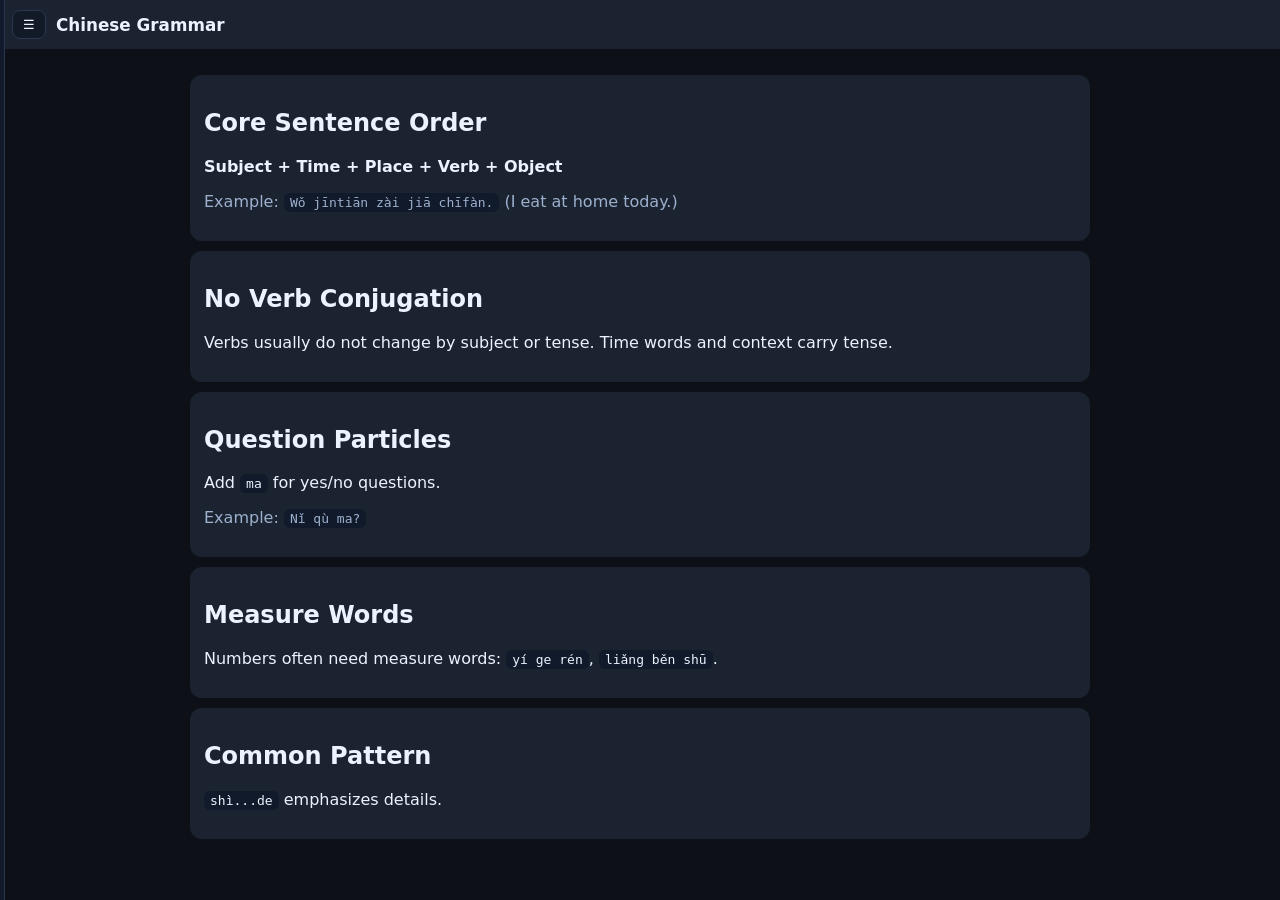
==== grammar-chinese.html @ e6781163 "Add hamburger navigation and new grammar pages (Chinese + Spanish) with linked multi-page learning f" ====
<!doctype html>
<html lang="en"><head><meta charset="UTF-8"/><meta name="viewport" content="width=device-width,initial-scale=1"/>
<title>Chinese Grammar Quick Guide</title>
<link rel="stylesheet" href="nav.css"/>
<style>body{background:#0d1117;color:#edf2ff;font-family:Inter,system-ui;margin:0}.wrap{max-width:900px;margin:0 auto;padding:16px}.card{background:#1b2330;padding:14px;border-radius:12px;margin:10px 0}.muted{color:#9db0ce}code{background:#111a2a;padding:2px 6px;border-radius:6px}</style>
</head><body>
<header class="topbar"><button id="menuBtn" class="menu-btn">☰</button><h1>Chinese Grammar</h1></header>
<nav id="drawer" class="drawer"><a href="index.html">Main App</a><a href="video.html">Video Conversations</a><a href="grammar-chinese.html">Chinese Grammar</a><a href="grammar-spanish.html">Spanish Grammar</a></nav>
<main class="wrap">
<div class="card"><h2>Core Sentence Order</h2><p><strong>Subject + Time + Place + Verb + Object</strong></p><p class="muted">Example: <code>Wǒ jīntiān zài jiā chīfàn.</code> (I eat at home today.)</p></div>
<div class="card"><h2>No Verb Conjugation</h2><p>Verbs usually do not change by subject or tense. Time words and context carry tense.</p></div>
<div class="card"><h2>Question Particles</h2><p>Add <code>ma</code> for yes/no questions.</p><p class="muted">Example: <code>Nǐ qù ma?</code></p></div>
<div class="card"><h2>Measure Words</h2><p>Numbers often need measure words: <code>yí ge rén</code>, <code>liǎng běn shū</code>.</p></div>
<div class="card"><h2>Common Pattern</h2><p><code>shì...de</code> emphasizes details.</p></div>
</main>
<script src="nav.js"></script></body></html>
---- nav.css ----
.topbar{display:flex;align-items:center;gap:10px;padding:10px 12px;background:#1b2330;position:sticky;top:0;z-index:10}.topbar h1{font-size:1.05rem;margin:0}.menu-btn{background:#121927;color:#edf2ff;border:1px solid #2b3650;border-radius:8px;padding:6px 10px}.drawer{position:fixed;left:-260px;top:0;height:100dvh;width:240px;background:#111a2a;border-right:1px solid #2b3650;padding:56px 12px 12px;display:flex;flex-direction:column;gap:8px;transition:left .2s ease;z-index:20}.drawer.open{left:0}.drawer a{color:#edf2ff;text-decoration:none;padding:8px;border-radius:8px;background:#1b2330}
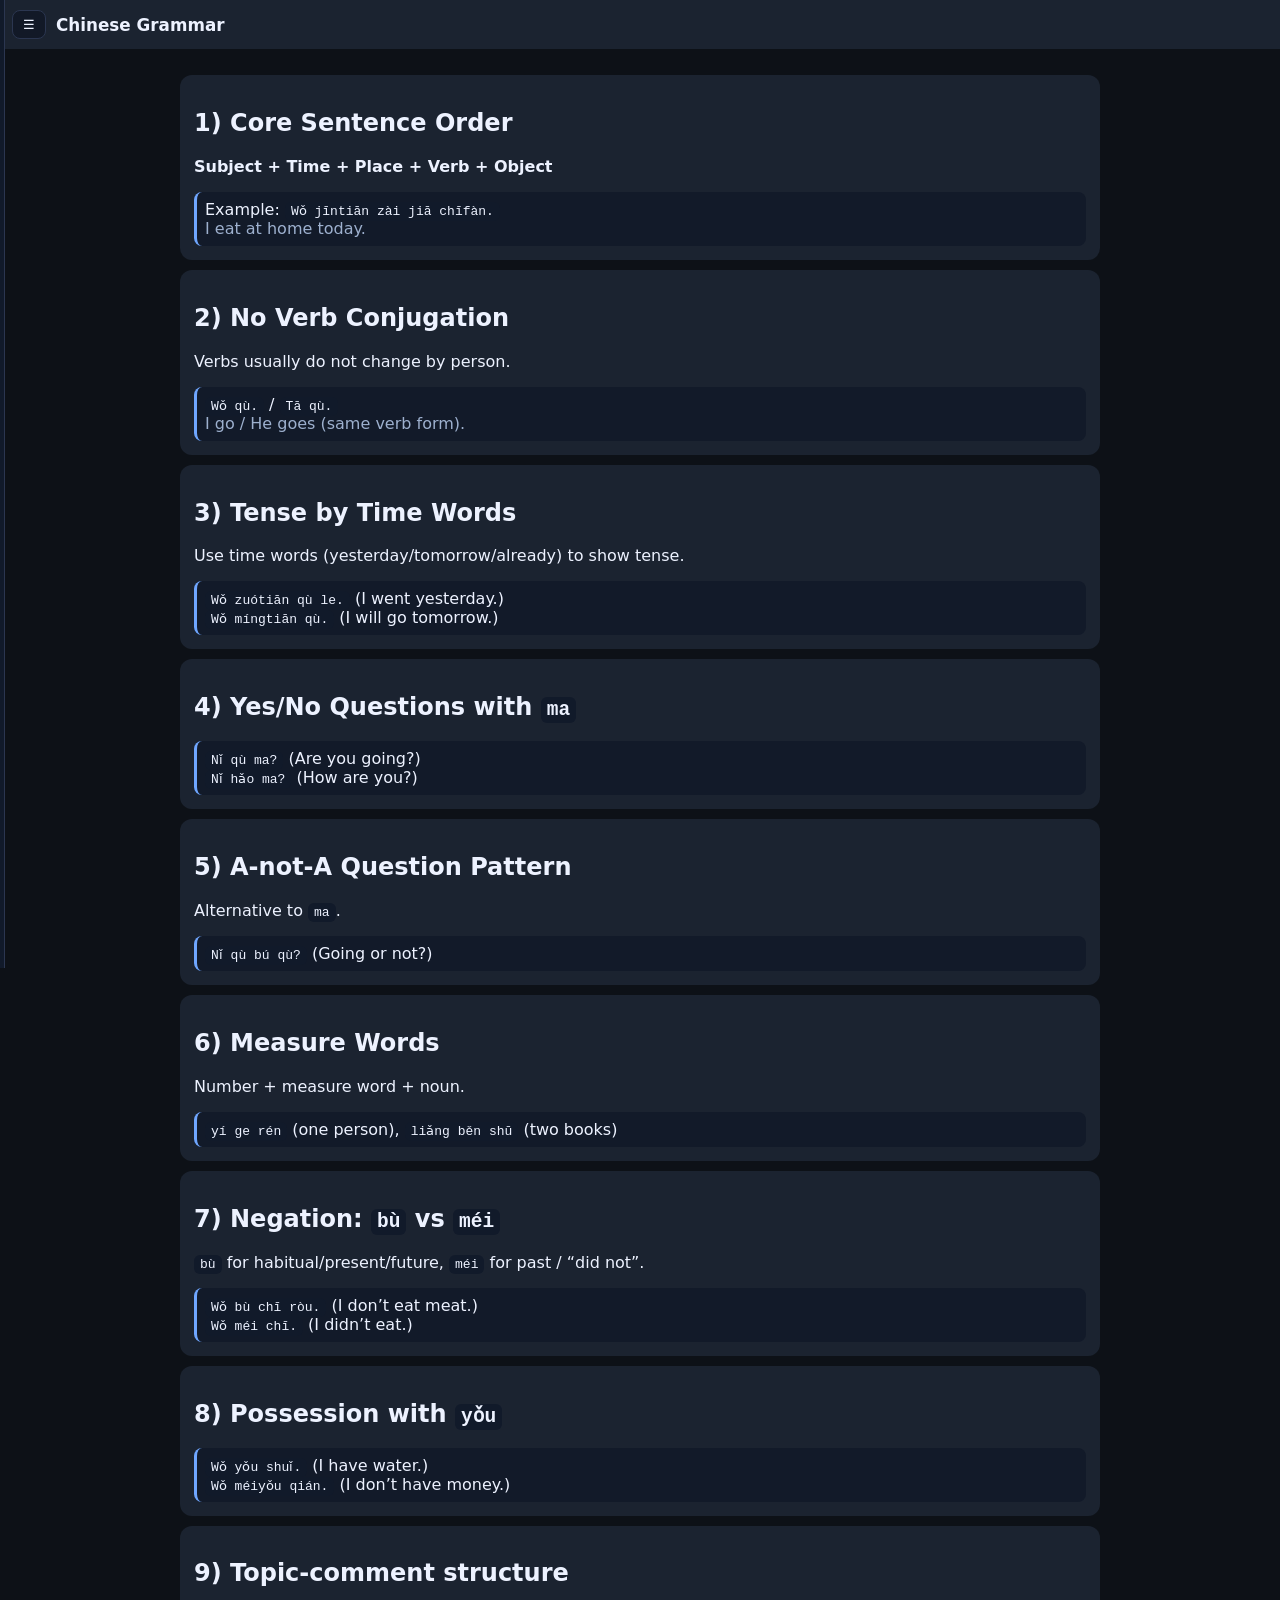
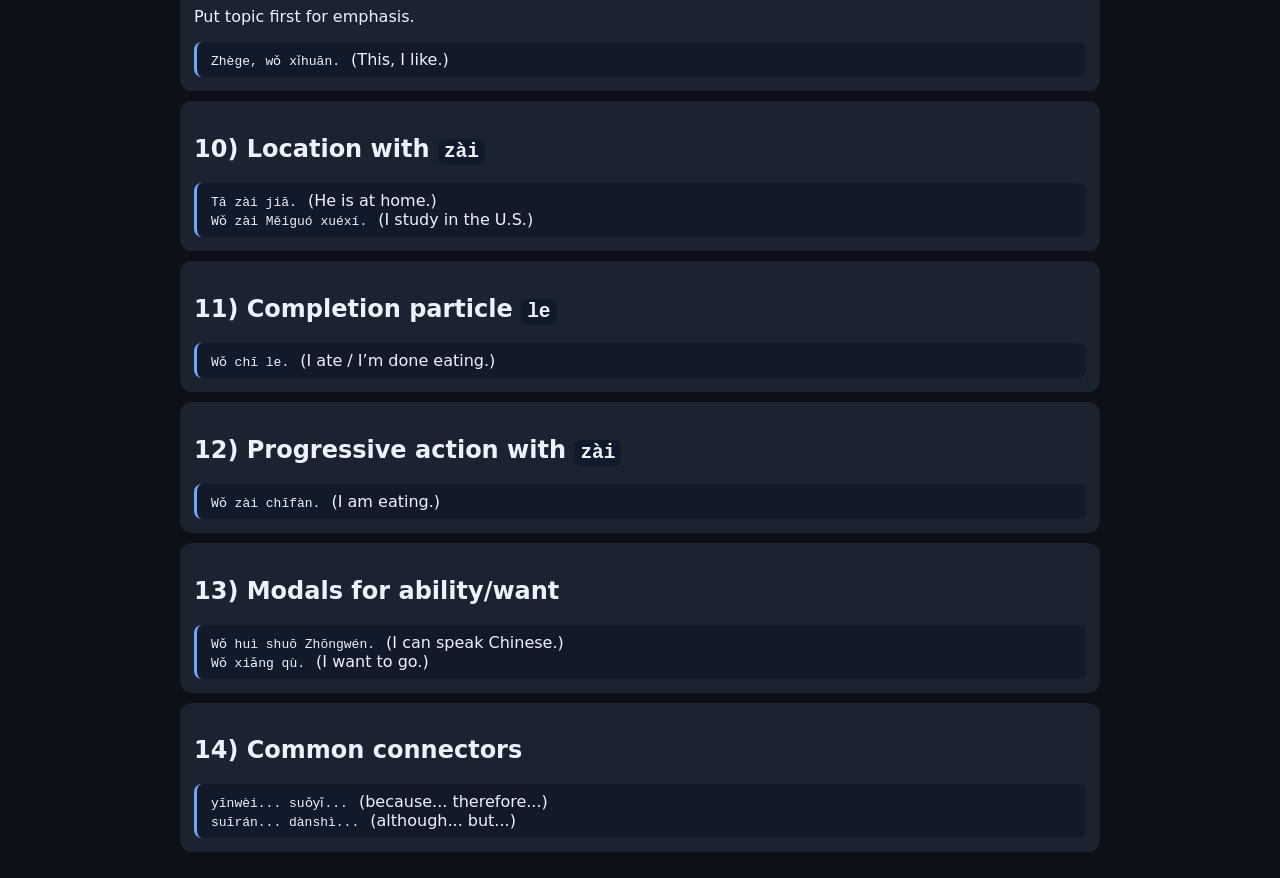
==== commit b1e4598c: "Expand Chinese and Spanish grammar pages with many more rules and concrete examples per rule" ====
--- a/grammar-chinese.html
+++ b/grammar-chinese.html
@@ -2,15 +2,24 @@
 <html lang="en"><head><meta charset="UTF-8"/><meta name="viewport" content="width=device-width,initial-scale=1"/>
 <title>Chinese Grammar Quick Guide</title>
 <link rel="stylesheet" href="nav.css"/>
-<style>body{background:#0d1117;color:#edf2ff;font-family:Inter,system-ui;margin:0}.wrap{max-width:900px;margin:0 auto;padding:16px}.card{background:#1b2330;padding:14px;border-radius:12px;margin:10px 0}.muted{color:#9db0ce}code{background:#111a2a;padding:2px 6px;border-radius:6px}</style>
+<style>body{background:#0d1117;color:#edf2ff;font-family:Inter,system-ui;margin:0}.wrap{max-width:920px;margin:0 auto;padding:16px}.card{background:#1b2330;padding:14px;border-radius:12px;margin:10px 0}.muted{color:#9db0ce}code{background:#111a2a;padding:2px 6px;border-radius:6px}.ex{margin-top:6px;padding:8px;border-left:3px solid #6fa6ff;background:#121a29;border-radius:8px}</style>
 </head><body>
 <header class="topbar"><button id="menuBtn" class="menu-btn">☰</button><h1>Chinese Grammar</h1></header>
 <nav id="drawer" class="drawer"><a href="index.html">Main App</a><a href="video.html">Video Conversations</a><a href="grammar-chinese.html">Chinese Grammar</a><a href="grammar-spanish.html">Spanish Grammar</a></nav>
 <main class="wrap">
-<div class="card"><h2>Core Sentence Order</h2><p><strong>Subject + Time + Place + Verb + Object</strong></p><p class="muted">Example: <code>Wǒ jīntiān zài jiā chīfàn.</code> (I eat at home today.)</p></div>
-<div class="card"><h2>No Verb Conjugation</h2><p>Verbs usually do not change by subject or tense. Time words and context carry tense.</p></div>
-<div class="card"><h2>Question Particles</h2><p>Add <code>ma</code> for yes/no questions.</p><p class="muted">Example: <code>Nǐ qù ma?</code></p></div>
-<div class="card"><h2>Measure Words</h2><p>Numbers often need measure words: <code>yí ge rén</code>, <code>liǎng běn shū</code>.</p></div>
-<div class="card"><h2>Common Pattern</h2><p><code>shì...de</code> emphasizes details.</p></div>
+<div class="card"><h2>1) Core Sentence Order</h2><p><strong>Subject + Time + Place + Verb + Object</strong></p><div class="ex">Example: <code>Wǒ jīntiān zài jiā chīfàn.</code><br/><span class="muted">I eat at home today.</span></div></div>
+<div class="card"><h2>2) No Verb Conjugation</h2><p>Verbs usually do not change by person.</p><div class="ex"><code>Wǒ qù.</code> / <code>Tā qù.</code><br/><span class="muted">I go / He goes (same verb form).</span></div></div>
+<div class="card"><h2>3) Tense by Time Words</h2><p>Use time words (yesterday/tomorrow/already) to show tense.</p><div class="ex"><code>Wǒ zuótiān qù le.</code> (I went yesterday.)<br/><code>Wǒ míngtiān qù.</code> (I will go tomorrow.)</div></div>
+<div class="card"><h2>4) Yes/No Questions with <code>ma</code></h2><div class="ex"><code>Nǐ qù ma?</code> (Are you going?)<br/><code>Nǐ hǎo ma?</code> (How are you?)</div></div>
+<div class="card"><h2>5) A-not-A Question Pattern</h2><p>Alternative to <code>ma</code>.</p><div class="ex"><code>Nǐ qù bú qù?</code> (Going or not?)</div></div>
+<div class="card"><h2>6) Measure Words</h2><p>Number + measure word + noun.</p><div class="ex"><code>yí ge rén</code> (one person), <code>liǎng běn shū</code> (two books)</div></div>
+<div class="card"><h2>7) Negation: <code>bù</code> vs <code>méi</code></h2><p><code>bù</code> for habitual/present/future, <code>méi</code> for past / “did not”.</p><div class="ex"><code>Wǒ bù chī ròu.</code> (I don’t eat meat.)<br/><code>Wǒ méi chī.</code> (I didn’t eat.)</div></div>
+<div class="card"><h2>8) Possession with <code>yǒu</code></h2><div class="ex"><code>Wǒ yǒu shuǐ.</code> (I have water.)<br/><code>Wǒ méiyǒu qián.</code> (I don’t have money.)</div></div>
+<div class="card"><h2>9) Topic-comment structure</h2><p>Put topic first for emphasis.</p><div class="ex"><code>Zhège, wǒ xǐhuān.</code> (This, I like.)</div></div>
+<div class="card"><h2>10) Location with <code>zài</code></h2><div class="ex"><code>Tā zài jiā.</code> (He is at home.)<br/><code>Wǒ zài Měiguó xuéxí.</code> (I study in the U.S.)</div></div>
+<div class="card"><h2>11) Completion particle <code>le</code></h2><div class="ex"><code>Wǒ chī le.</code> (I ate / I’m done eating.)</div></div>
+<div class="card"><h2>12) Progressive action with <code>zài</code></h2><div class="ex"><code>Wǒ zài chīfàn.</code> (I am eating.)</div></div>
+<div class="card"><h2>13) Modals for ability/want</h2><div class="ex"><code>Wǒ huì shuō Zhōngwén.</code> (I can speak Chinese.)<br/><code>Wǒ xiǎng qù.</code> (I want to go.)</div></div>
+<div class="card"><h2>14) Common connectors</h2><div class="ex"><code>yīnwèi... suǒyǐ...</code> (because... therefore...)<br/><code>suīrán... dànshì...</code> (although... but...)</div></div>
 </main>
 <script src="nav.js"></script></body></html>
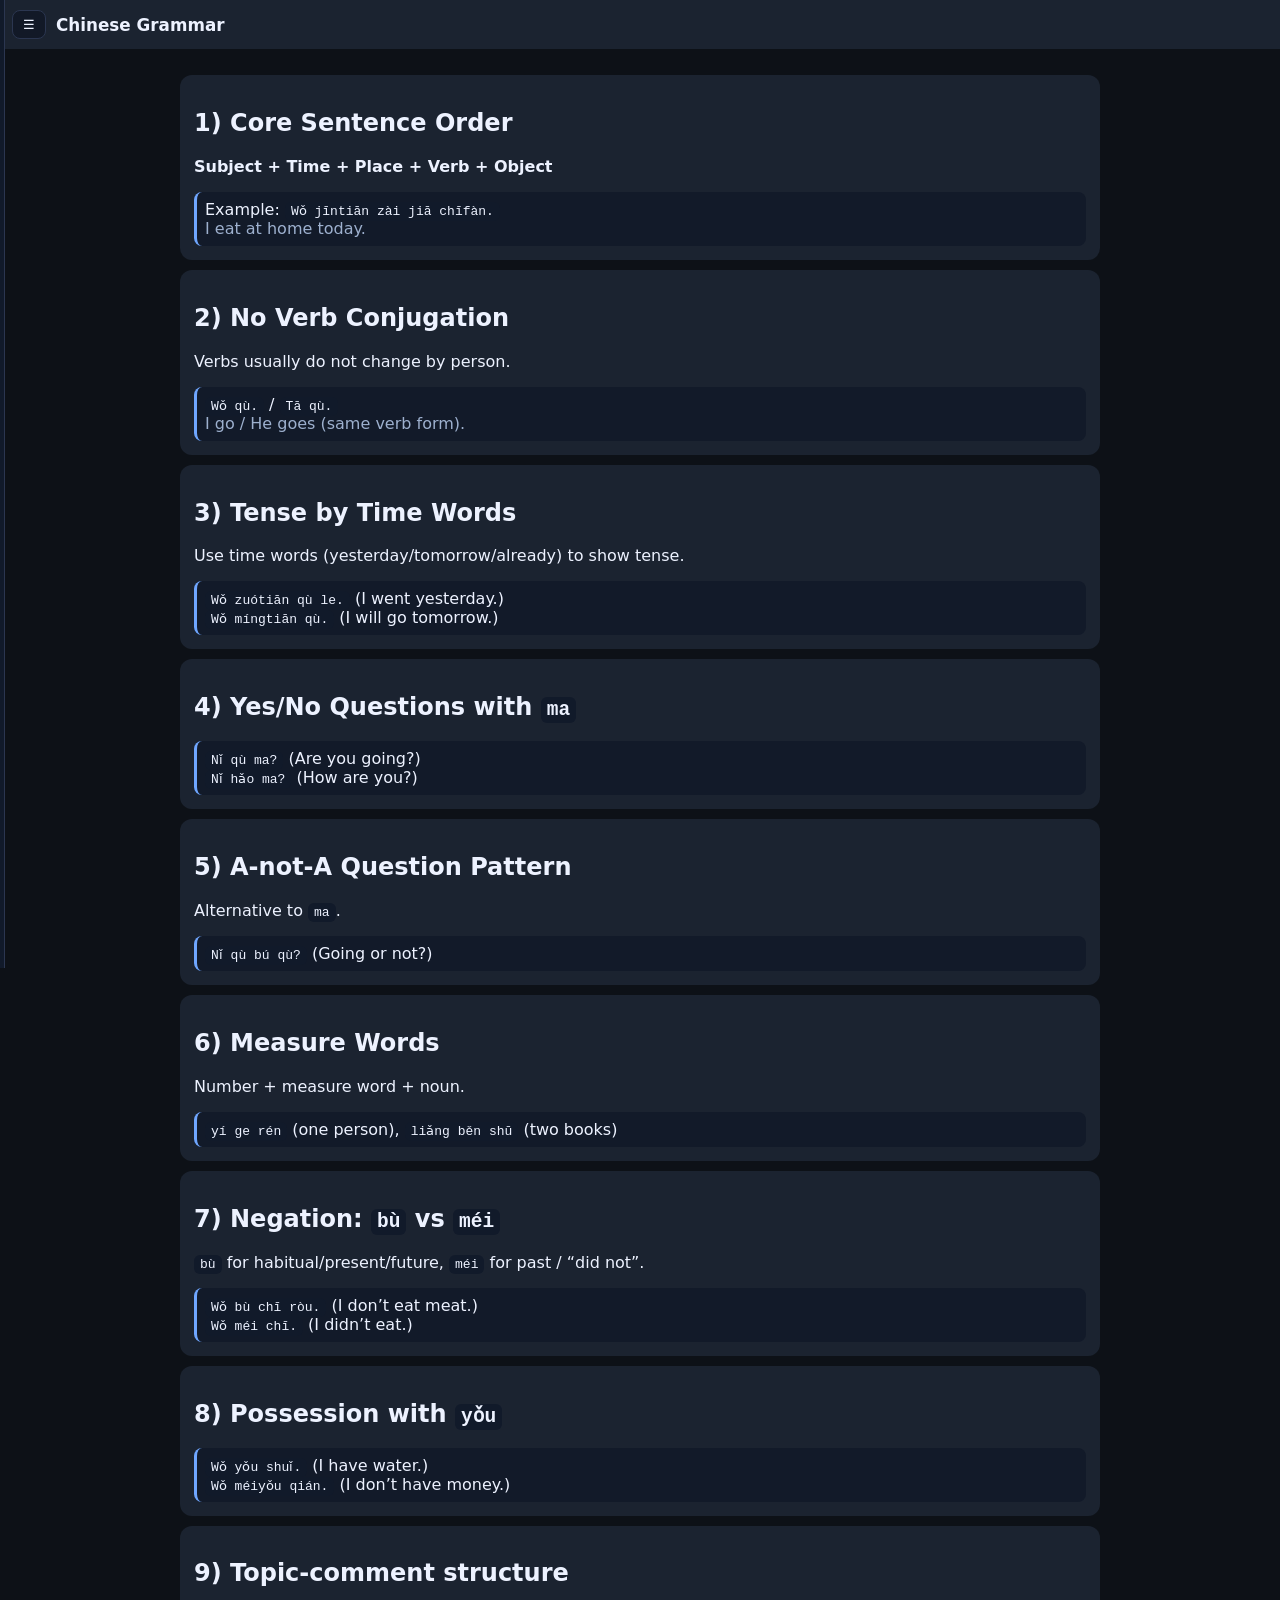
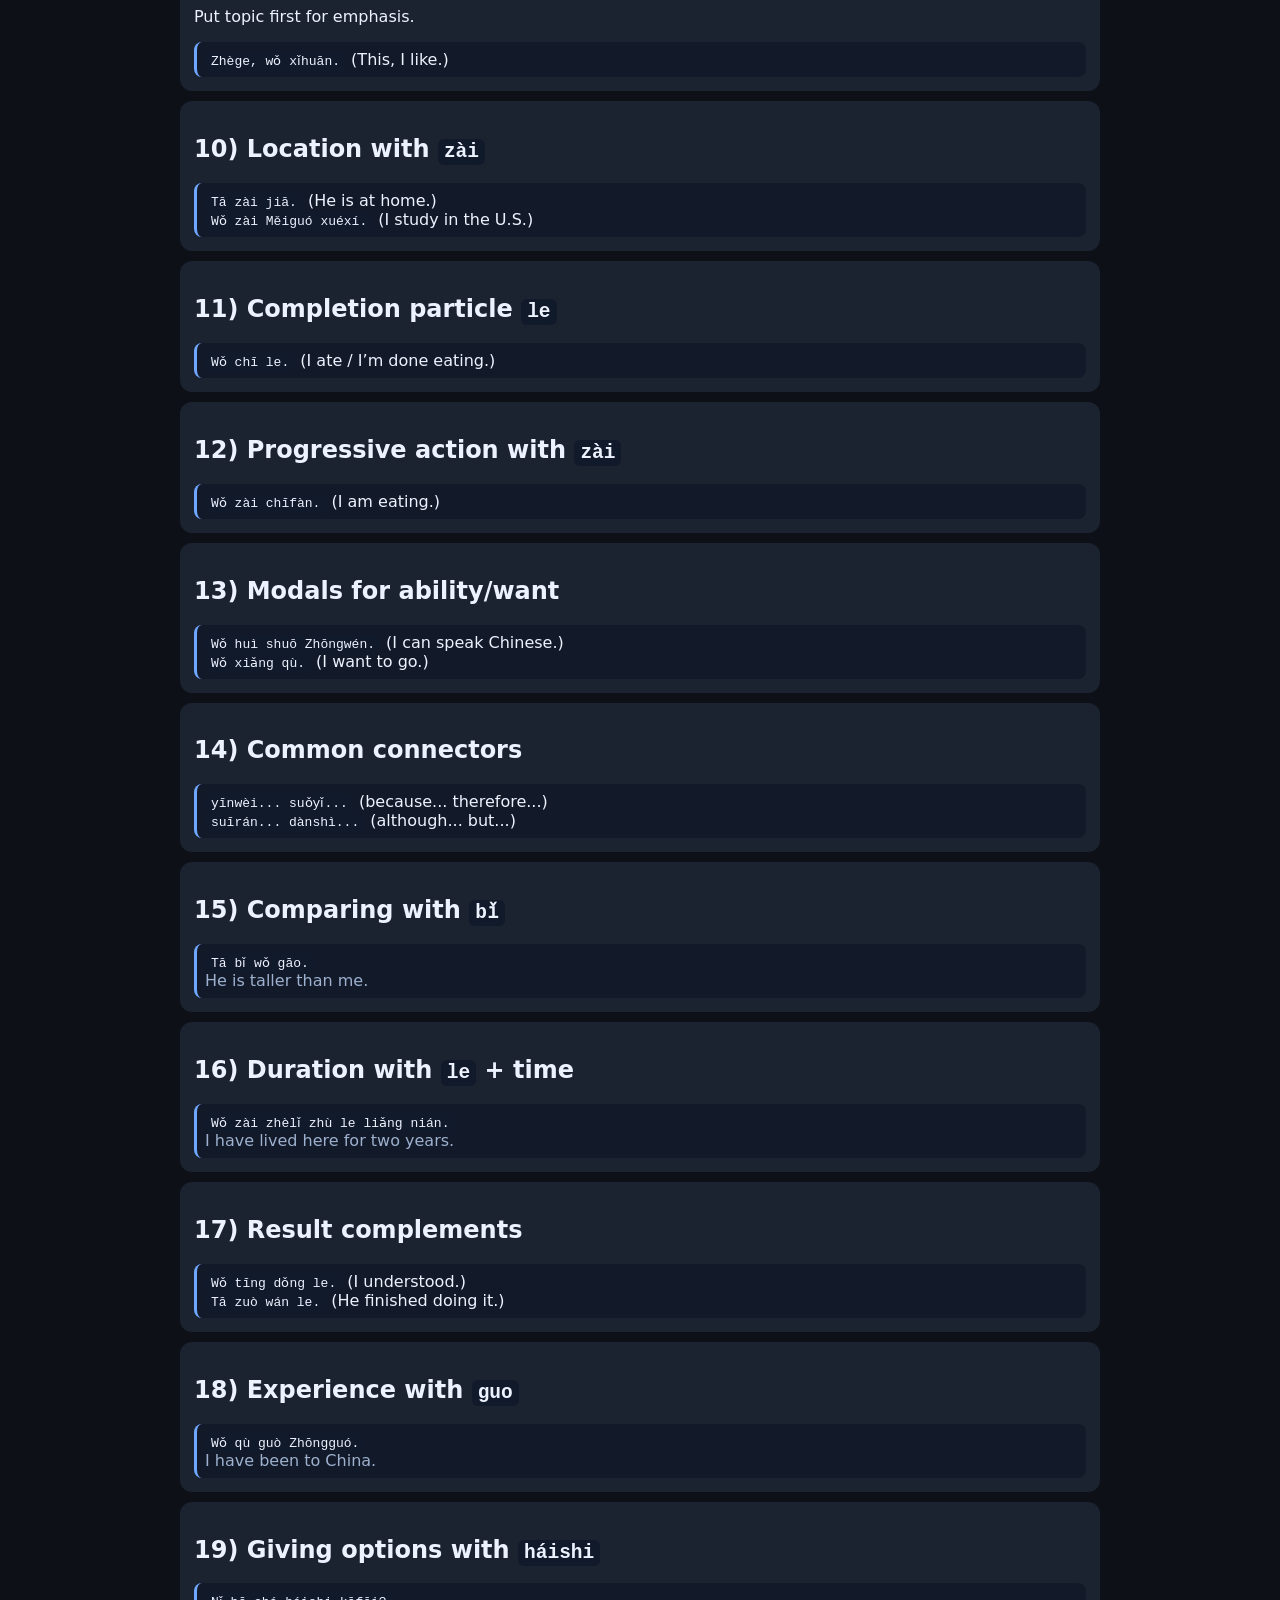
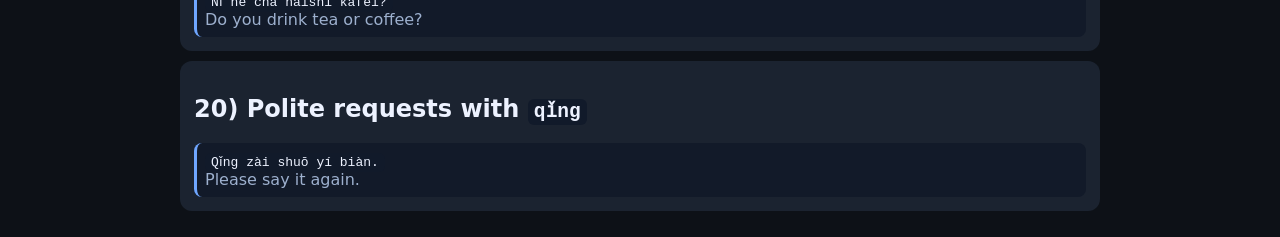
==== commit 186dd322: "Add additional Chinese and Spanish grammar sections with examples for every rule" ====
--- a/grammar-chinese.html
+++ b/grammar-chinese.html
@@ -21,5 +21,13 @@
 <div class="card"><h2>12) Progressive action with <code>zài</code></h2><div class="ex"><code>Wǒ zài chīfàn.</code> (I am eating.)</div></div>
 <div class="card"><h2>13) Modals for ability/want</h2><div class="ex"><code>Wǒ huì shuō Zhōngwén.</code> (I can speak Chinese.)<br/><code>Wǒ xiǎng qù.</code> (I want to go.)</div></div>
 <div class="card"><h2>14) Common connectors</h2><div class="ex"><code>yīnwèi... suǒyǐ...</code> (because... therefore...)<br/><code>suīrán... dànshì...</code> (although... but...)</div></div>
+
+<div class="card"><h2>15) Comparing with <code>bǐ</code></h2><div class="ex"><code>Tā bǐ wǒ gāo.</code><br/><span class="muted">He is taller than me.</span></div></div>
+<div class="card"><h2>16) Duration with <code>le</code> + time</h2><div class="ex"><code>Wǒ zài zhèlǐ zhù le liǎng nián.</code><br/><span class="muted">I have lived here for two years.</span></div></div>
+<div class="card"><h2>17) Result complements</h2><div class="ex"><code>Wǒ tīng dǒng le.</code> (I understood.)<br/><code>Tā zuò wán le.</code> (He finished doing it.)</div></div>
+<div class="card"><h2>18) Experience with <code>guo</code></h2><div class="ex"><code>Wǒ qù guò Zhōngguó.</code><br/><span class="muted">I have been to China.</span></div></div>
+<div class="card"><h2>19) Giving options with <code>háishi</code></h2><div class="ex"><code>Nǐ hē chá háishi kāfēi?</code><br/><span class="muted">Do you drink tea or coffee?</span></div></div>
+<div class="card"><h2>20) Polite requests with <code>qǐng</code></h2><div class="ex"><code>Qǐng zài shuō yí biàn.</code><br/><span class="muted">Please say it again.</span></div></div>
+
 </main>
 <script src="nav.js"></script></body></html>
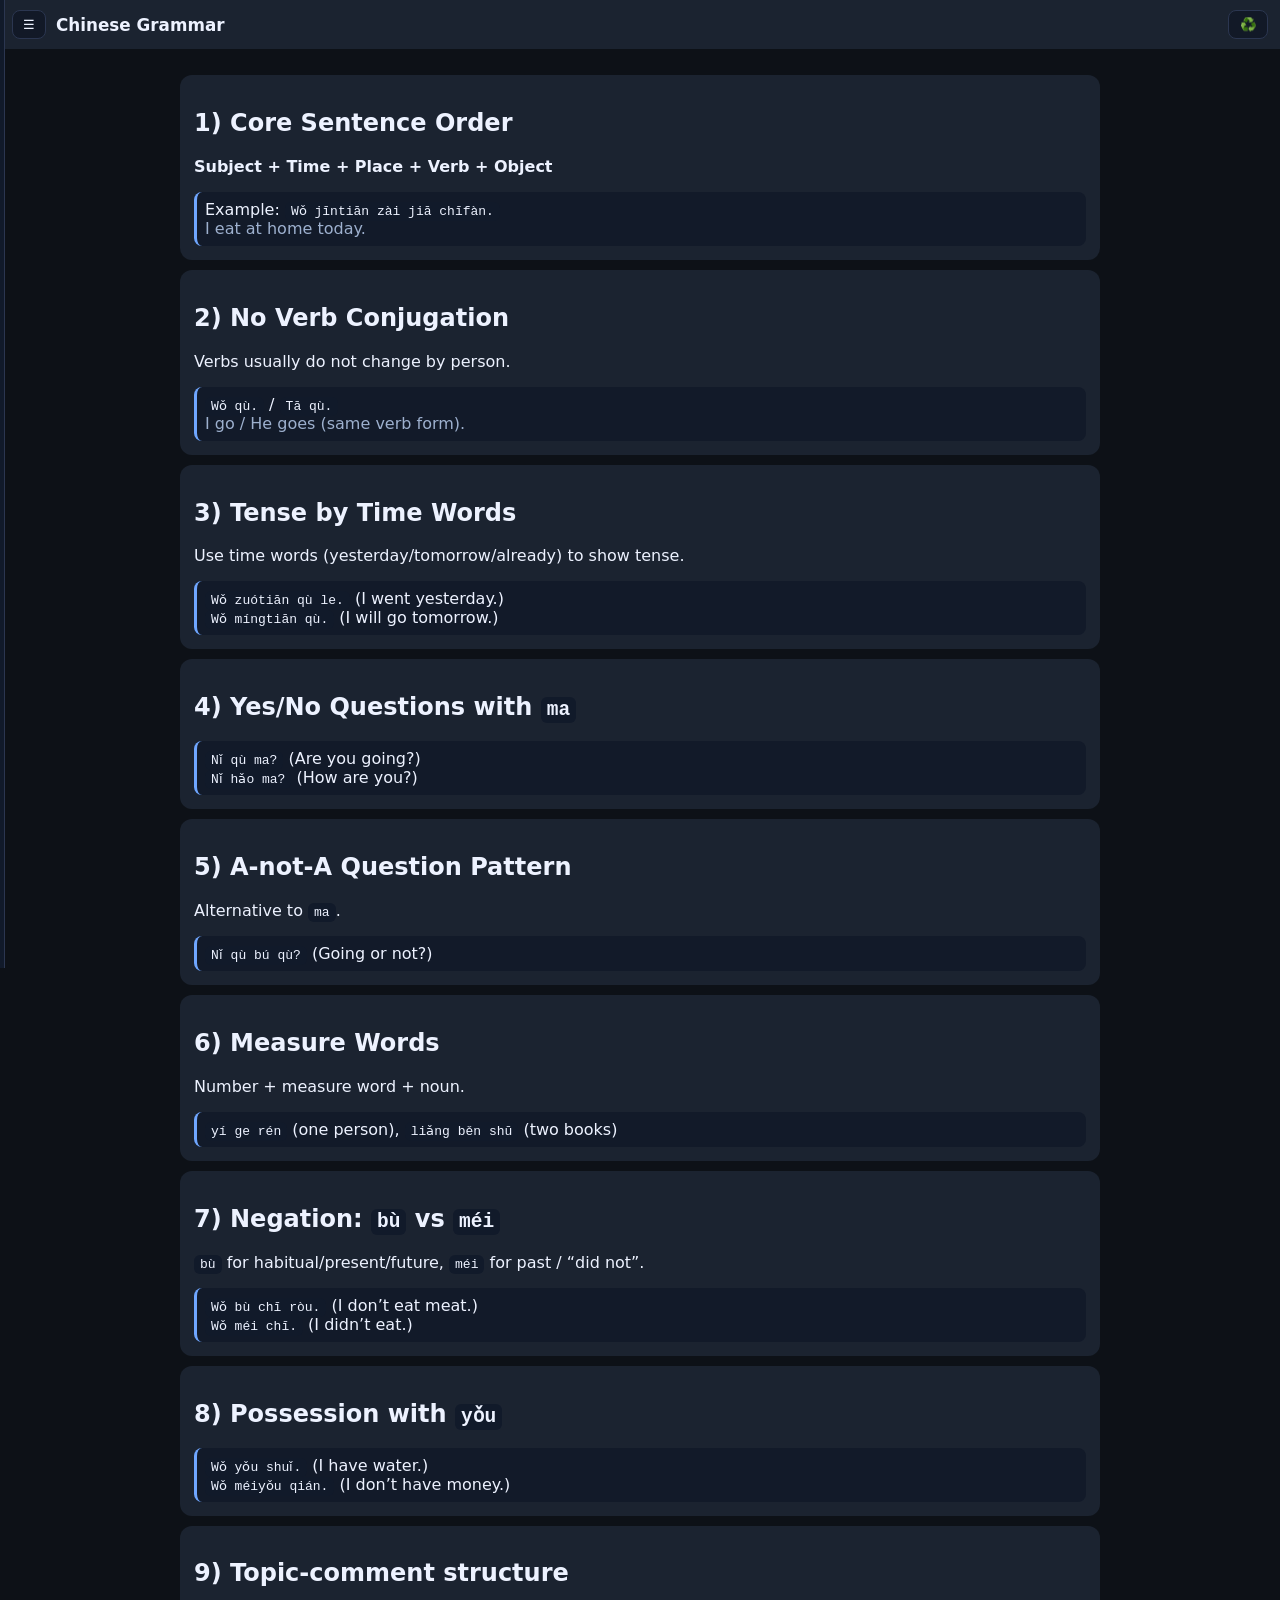
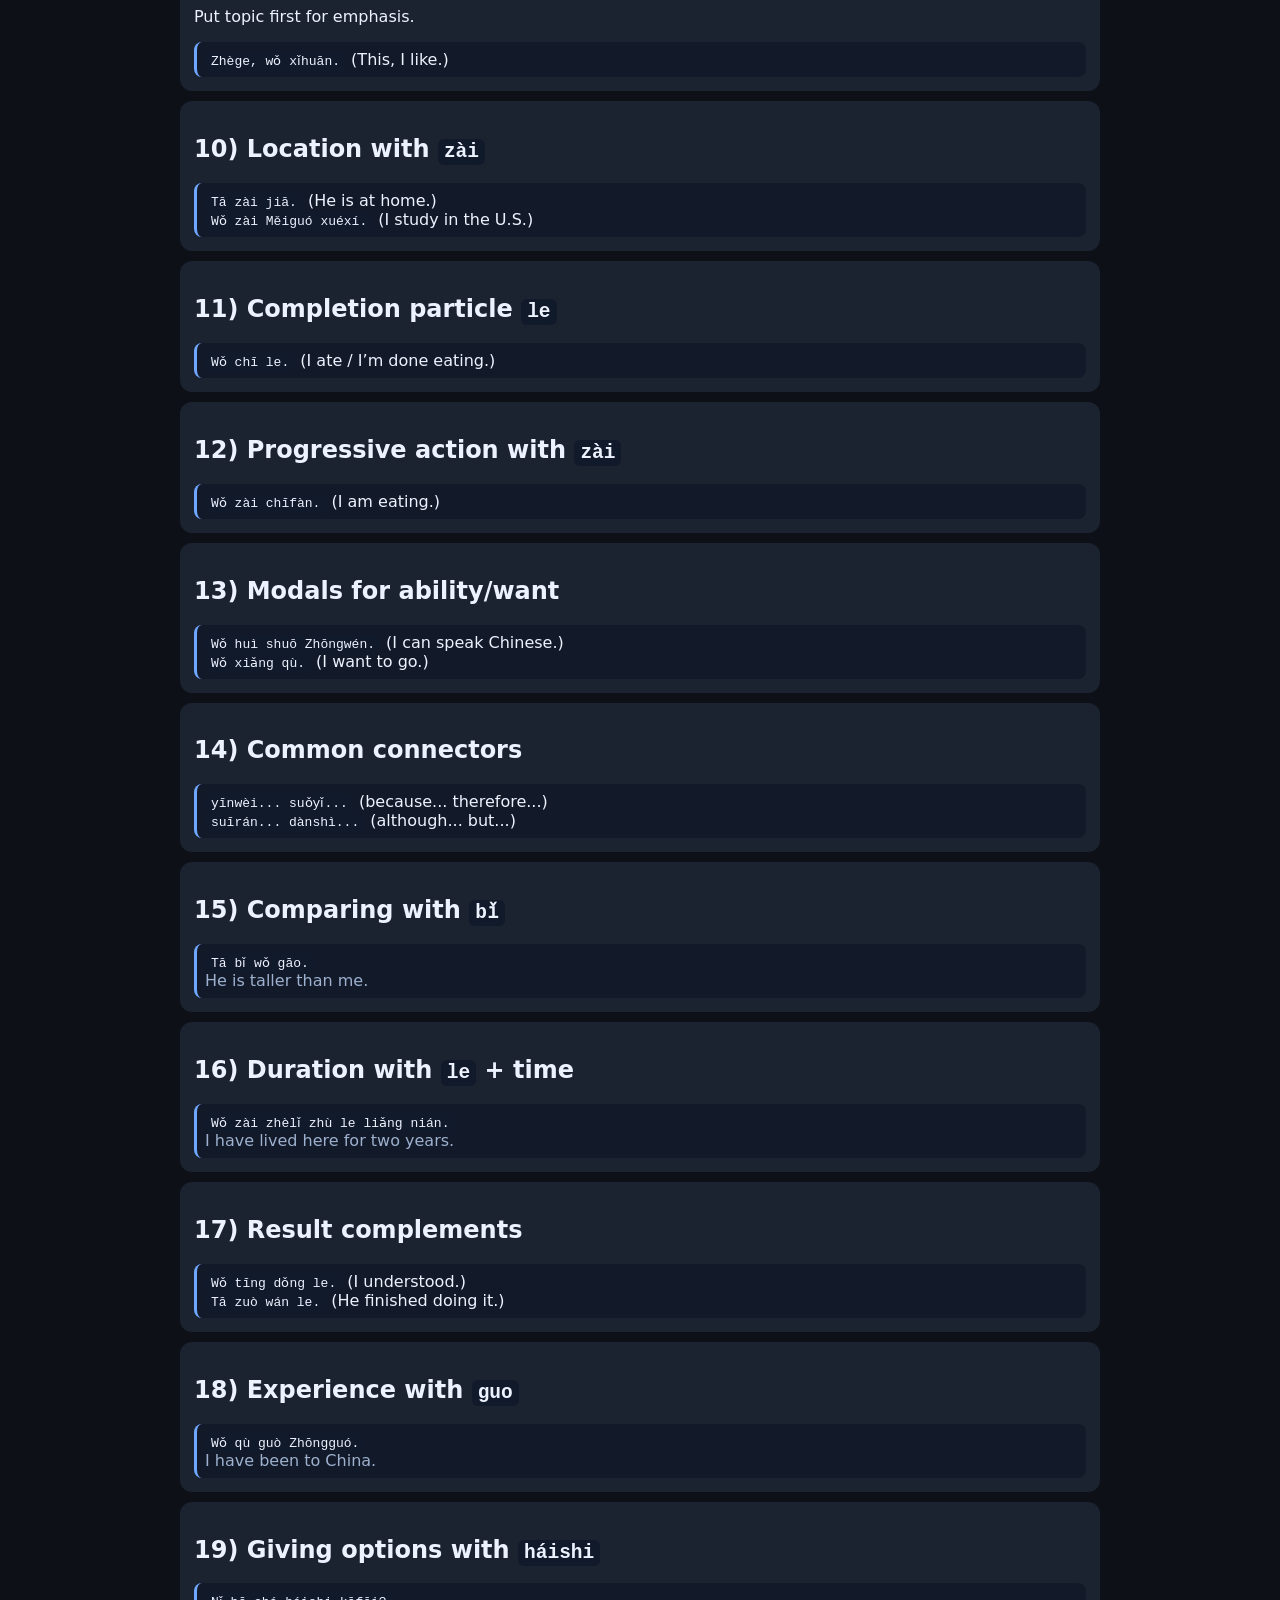
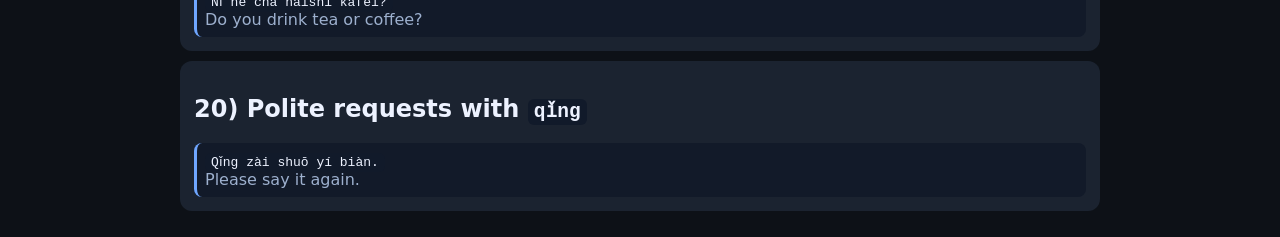
==== commit b20f71cc: "Make conversation pane manually scrollable with smart auto-follow and add new Vocabulary page (Spani" ====
--- a/grammar-chinese.html
+++ b/grammar-chinese.html
@@ -5,7 +5,7 @@
 <style>body{background:#0d1117;color:#edf2ff;font-family:Inter,system-ui;margin:0}.wrap{max-width:920px;margin:0 auto;padding:16px}.card{background:#1b2330;padding:14px;border-radius:12px;margin:10px 0}.muted{color:#9db0ce}code{background:#111a2a;padding:2px 6px;border-radius:6px}.ex{margin-top:6px;padding:8px;border-left:3px solid #6fa6ff;background:#121a29;border-radius:8px}</style>
 </head><body>
 <header class="topbar"><button id="menuBtn" class="menu-btn">☰</button><h1>Chinese Grammar</h1></header>
-<nav id="drawer" class="drawer"><a href="index.html">Main App</a><a href="video.html">Video Conversations</a><a href="grammar-chinese.html">Chinese Grammar</a><a href="grammar-spanish.html">Spanish Grammar</a></nav>
+<nav id="drawer" class="drawer"><a href="index.html">Main App</a><a href="video.html">Video Conversations</a><a href="grammar-chinese.html">Chinese Grammar</a><a href="grammar-spanish.html">Spanish Grammar</a><a href="vocab.html">Vocabulary</a></nav>
 <main class="wrap">
 <div class="card"><h2>1) Core Sentence Order</h2><p><strong>Subject + Time + Place + Verb + Object</strong></p><div class="ex">Example: <code>Wǒ jīntiān zài jiā chīfàn.</code><br/><span class="muted">I eat at home today.</span></div></div>
 <div class="card"><h2>2) No Verb Conjugation</h2><p>Verbs usually do not change by person.</p><div class="ex"><code>Wǒ qù.</code> / <code>Tā qù.</code><br/><span class="muted">I go / He goes (same verb form).</span></div></div>
--- a/nav.css
+++ b/nav.css
@@ -1 +1,3 @@
 .topbar{display:flex;align-items:center;gap:10px;padding:10px 12px;background:#1b2330;position:sticky;top:0;z-index:10}.topbar h1{font-size:1.05rem;margin:0}.menu-btn{background:#121927;color:#edf2ff;border:1px solid #2b3650;border-radius:8px;padding:6px 10px}.drawer{position:fixed;left:-260px;top:0;height:100dvh;width:240px;background:#111a2a;border-right:1px solid #2b3650;padding:56px 12px 12px;display:flex;flex-direction:column;gap:8px;transition:left .2s ease;z-index:20}.drawer.open{left:0}.drawer a{color:#edf2ff;text-decoration:none;padding:8px;border-radius:8px;background:#1b2330}
+
+.top-refresh{padding:6px 8px;min-width:40px;text-align:center}
